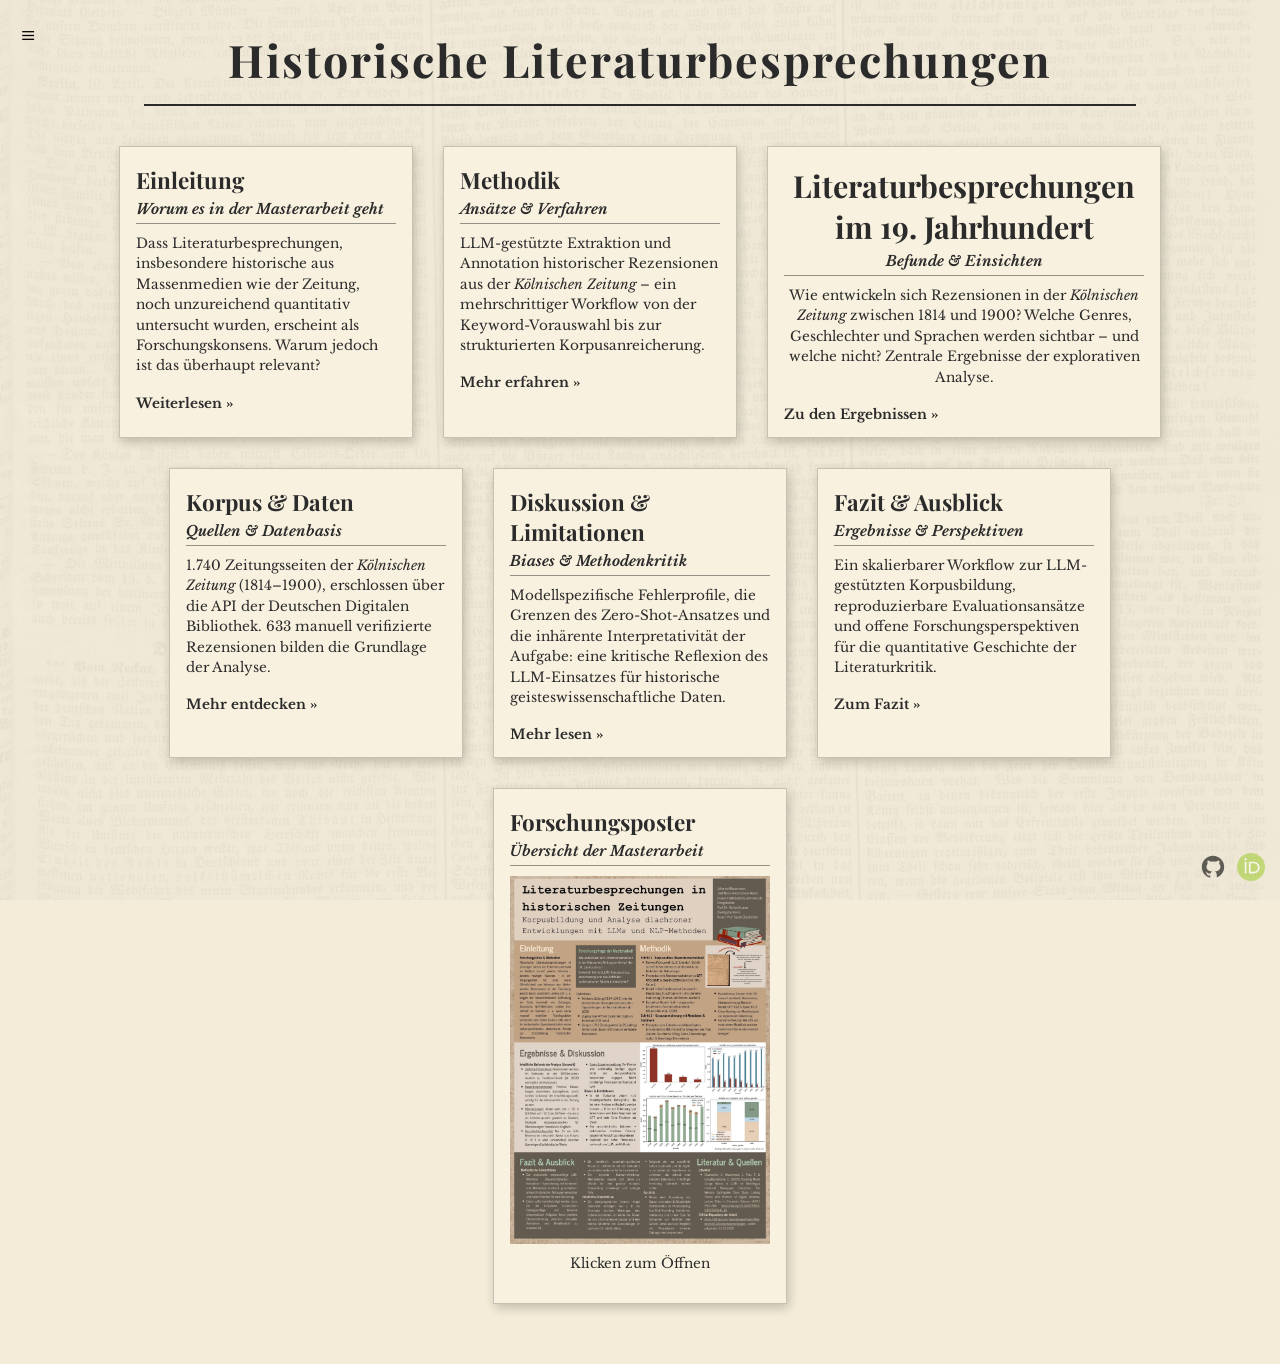
==== index.html @ 440bf4bf "Website 1. Version" ====
<!DOCTYPE html>
<html lang="de">
<head>
  <meta charset="UTF-8">
  <title>Literaturbesprechungen in historischen Zeitungen</title>

  <!-- newspaper-like fonts -->
  <link href="https://fonts.googleapis.com/css2?family=Playfair+Display:wght@400;700;900&family=Libre+Baskerville:wght@400;700&display=swap" rel="stylesheet">

  <link rel="stylesheet" href="style.css">
</head>
<body>
<button class="menu-toggle" onclick="toggleMenu()">≡</button>

<nav class="menu-text" id="sideMenu">
    <a href="index.html">Startseite</a>
    <a href="methodology.html">Methodik</a>
    <a href="corpus.html">Korpus</a>
    <a href="results.html">Ergebnisse</a>
    <a href="discussion.html">Diskussion</a>
</nav>
<div class="page-content">
  <header class="masthead">
    <h1>Historische Literaturbesprechungen</h1>
    <div class="rule"></div>
  </header>

  <main class="paper">

    <a href="introduction.html" class="article">
      <h2>Einleitung</h2>
      <h3>Worum es in der Masterarbeit geht</h3>
      <p>Dass Literaturbesprechungen, insbesondere historische aus Massenmedien wie der Zeitung, noch unzureichend quantitativ untersucht wurden, erscheint als Forschungskonsens. Warum jedoch ist das überhaupt relevant?</p>
      <span class="cta">Weiterlesen »</span>
    </a>

    <a href="methodology.html" class="article">
      <h2>Methodik</h2>
      <h3>Ansätze &amp; Verfahren</h3>
      <p>LLM-gestützte Extraktion und Annotation historischer Rezensionen aus der <em>Kölnischen Zeitung</em> – ein mehrschrittiger Workflow von der Keyword-Vorauswahl bis zur strukturierten Korpusanreicherung.</p>
      <span class="cta">Mehr erfahren »</span>
    </a>

    <a href="results.html" class="article large">
      <h2>Literaturbesprechungen im 19. Jahrhundert</h2>
      <h3>Befunde &amp; Einsichten</h3>
      <p>Wie entwickeln sich Rezensionen in der <em>Kölnischen Zeitung</em> zwischen 1814 und 1900? Welche Genres, Geschlechter und Sprachen werden sichtbar – und welche nicht? Zentrale Ergebnisse der explorativen Analyse.</p>
      <span class="cta">Zu den Ergebnissen »</span>
    </a>

    <a href="corpus.html" class="article">
      <h2>Korpus &amp; Daten</h2>
      <h3>Quellen &amp; Datenbasis</h3>
      <p>1.740 Zeitungsseiten der <em>Kölnischen Zeitung</em> (1814–1900), erschlossen über die API der Deutschen Digitalen Bibliothek. 633 manuell verifizierte Rezensionen bilden die Grundlage der Analyse.</p>
      <span class="cta">Mehr entdecken »</span>
    </a>

    <a href="discussion.html" class="article">
      <h2>Diskussion &amp; Limitationen</h2>
      <h3>Biases &amp; Methodenkritik</h3>
      <p>Modellspezifische Fehlerprofile, die Grenzen des Zero-Shot-Ansatzes und die inhärente Interpretativität der Aufgabe: eine kritische Reflexion des LLM-Einsatzes für historische geisteswissenschaftliche Daten.</p>
      <span class="cta">Mehr lesen »</span>
    </a>

    <a href="conclusion.html" class="article">
      <h2>Fazit &amp; Ausblick</h2>
      <h3>Ergebnisse &amp; Perspektiven</h3>
      <p>Ein skalierbarer Workflow zur LLM-gestützten Korpusbildung, reproduzierbare Evaluationsansätze und offene Forschungsperspektiven für die quantitative Geschichte der Literaturkritik.</p>
      <span class="cta">Zum Fazit »</span>
    </a>

    <div class="article">
    <h2>Forschungsposter</h2>
    <h3>Übersicht der Masterarbeit</h3>

    <a href="img/poster_ma_mauermann.pdf" target="_blank">
      <img src="img/poster_preview.jpg" alt="Vorschau des Forschungsposters" style="width:100%; max-width:300px; display:block; margin:10px auto; cursor:pointer;">
    </a>

    <p style="text-align:center;">Klicken zum Öffnen</p>
  </div>

  </main>
  <div class="corner-links">
  <a href="https://github.com/johannamauermann" target="_blank" aria-label="GitHub">
    <img src="img/github.svg" alt="">
  </a>
  <a href="https://orcid.org/0009-0000-4790-8196" target="_blank" aria-label="ORCID">
    <img src="img/orcid.svg" alt="">
  </a>
</div>



<script>
function toggleMenu() {
  document.getElementById("sideMenu").classList.toggle("open");
  document.querySelector(".page-content").classList.toggle("shift");
}
</script>

</body>
</html>
---- style.css ----
/* base */
body {
  margin: 0;
  background: #f4ecd8;
  font-family: "Libre Baskerville", serif;
  color: #2b2b2b;
  position: relative;
  min-height: 100vh; /* neu */
}

body::before {
  content: "";
  position: fixed;
  inset: 0;
  width: 100%;      /* neu */
  height: 100%;     /* neu */
  background: url("img/newspaper_bg.jpg") center/cover no-repeat;
  opacity: 0.08;
  pointer-events: none;
  z-index: 0;
}

/* sicherstellen, dass dein Inhalt darüber liegt */
.masthead,
.paper,
.corner-links {
  position: relative;
  z-index: 1;
}

/* masthead */
.masthead {
  text-align: center;
  padding: 30px 20px 10px;
}

.masthead h1 {
  font-family: "Playfair Display", serif;
  font-size: 2.8rem;
  letter-spacing: 2px;
  margin: 0;
}

.rule {
  width: 80%;
  height: 2px;
  background: #2b2b2b;
  margin: 15px auto 0;
}

/* layout */
.paper {
  display: flex;
  flex-wrap: wrap;
  justify-content: center;
  gap: 30px;
  padding: 30px 20px 60px;
}

/* article cards */
.article {
  display: block;
  width: 260px;
  background: #f8f1df;
  padding: 18px 16px 14px;
  text-decoration: none;
  color: inherit;

  border: 1px solid rgba(0,0,0,0.2);
  box-shadow: 2px 4px 10px rgba(0,0,0,0.2);

  transition: transform 0.2s ease;
}

.article.large {
  width: 360px;
  transform: rotate(0deg);
}

/* typography */
.article h2 {
  font-family: "Playfair Display", serif;
  font-size: 1.4rem;
  margin: 0 0 5px;
}

.article.large h2 {
  font-size: 1.9rem;
  text-align: center;
}

.article h3 {
  font-size: 0.9rem;
  font-style: italic;
  margin: 0 0 10px;
  border-bottom: 1px solid rgba(0,0,0,0.4);
  padding-bottom: 5px;
}

.article.large h3 {
  text-align: center;
}

.article p {
  font-size: 0.85rem;
  line-height: 1.5;
  margin: 10px 0 15px;
}

.article.large p {
  text-align: center;
}

/* call-to-action */
.cta {
  font-size: 0.85rem;
  font-weight: bold;
}

/* interaction */
.article:hover {
  transform: scale(1.03) rotate(0deg);
  z-index: 2;
}

/* mobile */
@media (max-width: 600px) {
  .paper {
    flex-direction: column;
    align-items: center;
  }

  .article,
  .article.large {
    width: 90%;
    transform: none;
  }

  .article:hover {
    transform: none;
  }
}

.corner-links {
  position: fixed;
  bottom: 15px;
  right: 15px;
  display: flex;
  gap: 10px;
  z-index: 10;
}

.corner-links img {
  width: 28px;
  height: 28px;
  opacity: 0.6;
  transition: opacity 0.2s ease, transform 0.2s ease;
}

.corner-links img:hover {
  opacity: 1;
  transform: scale(1.1);
}

/* hamburger button */
/* hamburger button */
.menu-toggle {
  position: fixed;
  top: 15px;
  left: 15px;
  font-size: 1.6rem;
  background: none;
  border: none;
  cursor: pointer;
  z-index: 20;
  font-family: "Playfair Display", serif;
}

/* text-only menu */
.menu-text {
  position: fixed;
  top: 60px;
  left: 20px;

  display: flex;
  flex-direction: column;
  gap: 10px;

  opacity: 0;
  pointer-events: none;
  transition: opacity 0.2s ease;

  z-index: 15;
}
.page-content {
  transition: transform 0.3s ease;
}

.page-content.shift {
  transform: translateX(120px);
}

/* visible state */
.menu-text.open {
  opacity: 1;
  pointer-events: auto;
}

/* links */
.menu-text a {
  text-decoration: none;
  color: #2b2b2b;
  font-family: "Playfair Display", serif;
  font-size: 1.1rem;
}

/* subtle hover */
.menu-text a:hover {
  text-decoration: underline;
}
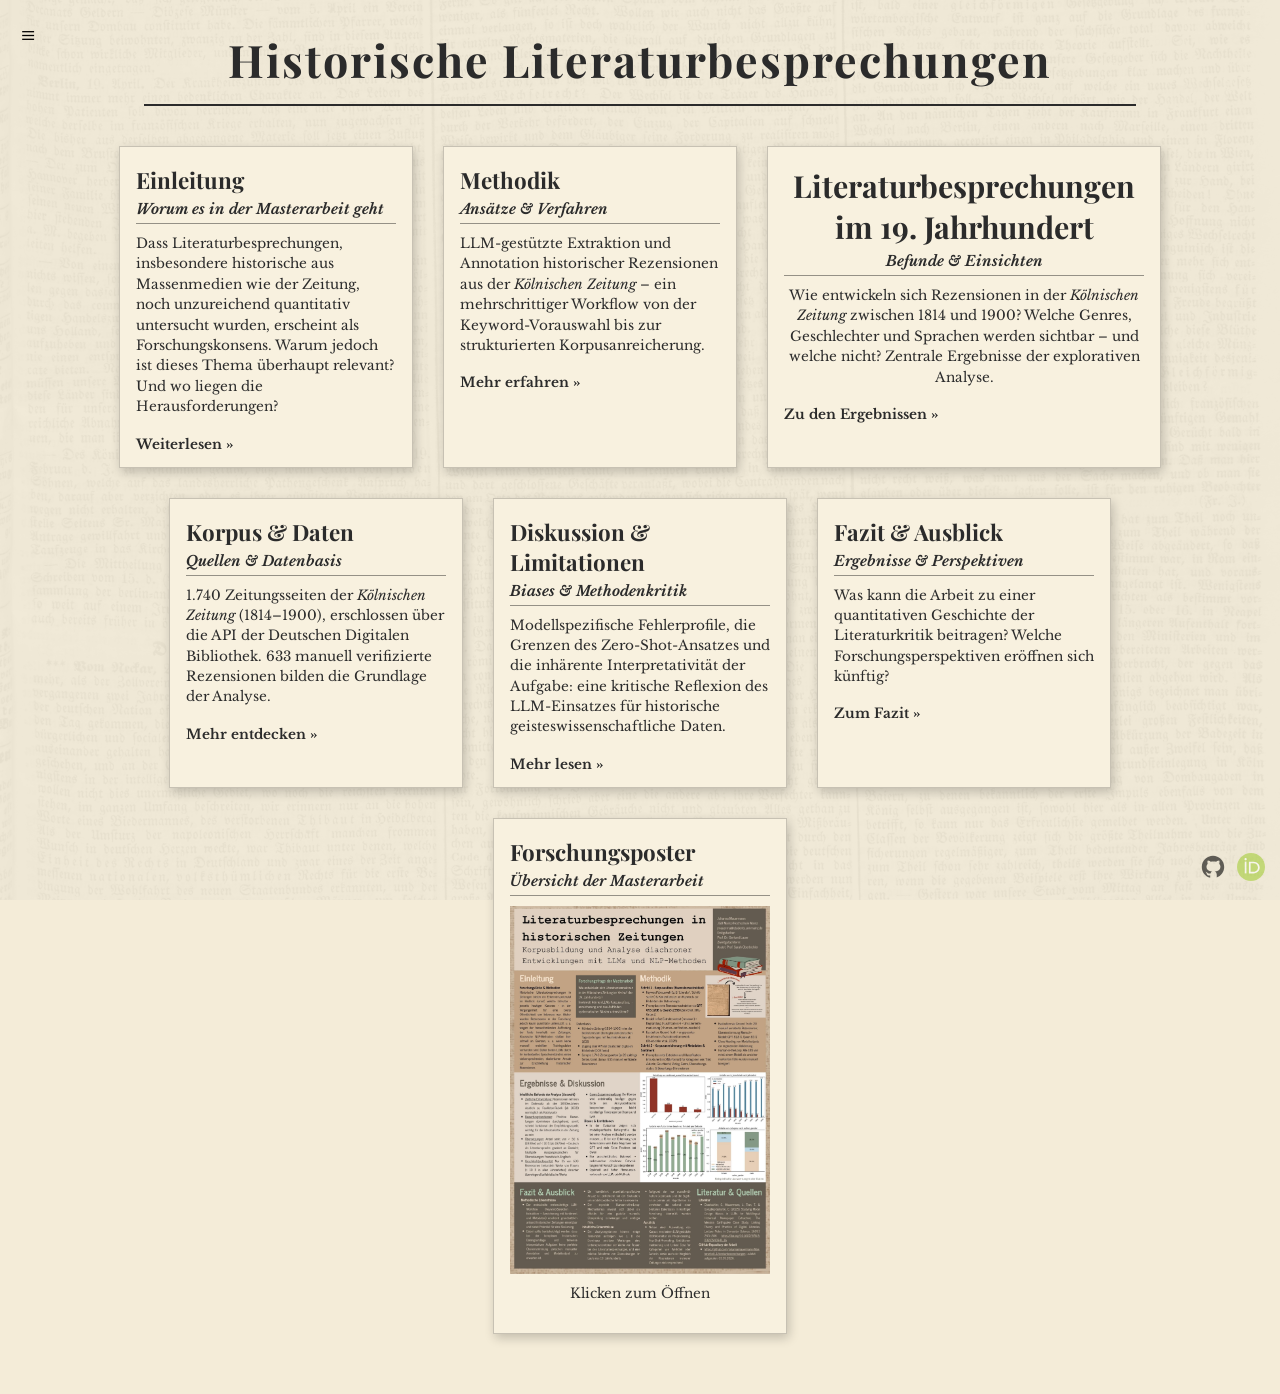
==== commit 1cb91e4c: "updated conclusion and methodology section" ====
--- a/index.html
+++ b/index.html
@@ -13,11 +13,14 @@
 <button class="menu-toggle" onclick="toggleMenu()">≡</button>
 
 <nav class="menu-text" id="sideMenu">
-    <a href="index.html">Startseite</a>
-    <a href="methodology.html">Methodik</a>
-    <a href="corpus.html">Korpus</a>
-    <a href="results.html">Ergebnisse</a>
-    <a href="discussion.html">Diskussion</a>
+  <a href="index.html">Startseite</a>
+  <a href="introduction.html">Einleitung</a>
+  <a href="corpus.html">Korpus</a>
+  <a href="methodology.html">Methodik</a>
+  <a href="results.html">Ergebnisse</a>
+  <a href="discussion.html">Diskussion</a>
+  <a href="conclusion.html">Fazit &amp; Ausblick</a>
+  <a href="impressum.html">Impressum</a>
 </nav>
 <div class="page-content">
   <header class="masthead">
@@ -30,7 +33,7 @@
     <a href="introduction.html" class="article">
       <h2>Einleitung</h2>
       <h3>Worum es in der Masterarbeit geht</h3>
-      <p>Dass Literaturbesprechungen, insbesondere historische aus Massenmedien wie der Zeitung, noch unzureichend quantitativ untersucht wurden, erscheint als Forschungskonsens. Warum jedoch ist das überhaupt relevant?</p>
+      <p>Dass Literaturbesprechungen, insbesondere historische aus Massenmedien wie der Zeitung, noch unzureichend quantitativ untersucht wurden, erscheint als Forschungskonsens. Warum jedoch ist dieses Thema überhaupt relevant? Und wo liegen die Herausforderungen?</p>
       <span class="cta">Weiterlesen »</span>
     </a>
 
@@ -65,7 +68,7 @@
     <a href="conclusion.html" class="article">
       <h2>Fazit &amp; Ausblick</h2>
       <h3>Ergebnisse &amp; Perspektiven</h3>
-      <p>Ein skalierbarer Workflow zur LLM-gestützten Korpusbildung, reproduzierbare Evaluationsansätze und offene Forschungsperspektiven für die quantitative Geschichte der Literaturkritik.</p>
+      <p>Was kann die Arbeit zu einer quantitativen Geschichte der Literaturkritik beitragen? Welche Forschungsperspektiven eröffnen sich künftig? </p>
       <span class="cta">Zum Fazit »</span>
     </a>
 
--- a/style.css
+++ b/style.css
@@ -191,13 +191,15 @@
   transition: opacity 0.2s ease;
 
   z-index: 15;
+
+  /* neu: Hintergrund damit kein Durchscheinen */
+  background: #f4ecd8;
+  padding: 14px 20px 16px;
+  border: 1px solid rgba(0,0,0,0.12);
+  box-shadow: 2px 4px 12px rgba(0,0,0,0.12);
 }
 .page-content {
-  transition: transform 0.3s ease;
-}
-
-.page-content.shift {
-  transform: translateX(120px);
+  transition: none;
 }
 
 /* visible state */
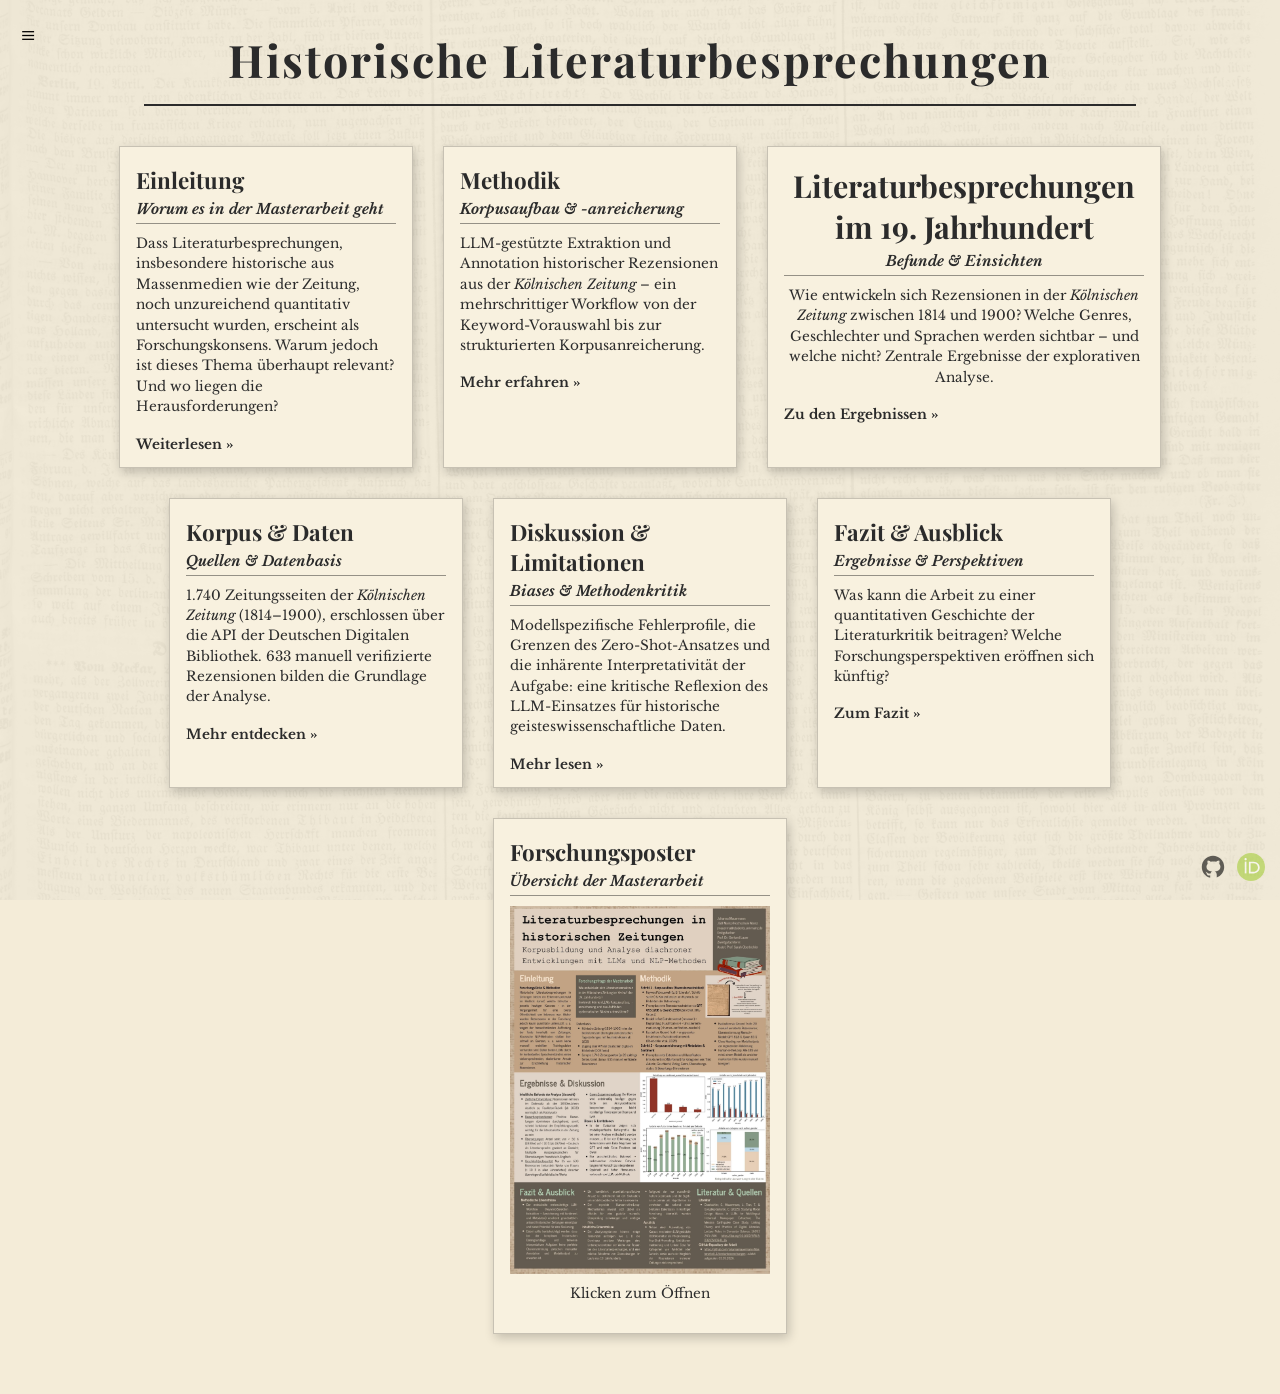
==== commit 0881f426: "updated results section" ====
--- a/index.html
+++ b/index.html
@@ -39,7 +39,7 @@
 
     <a href="methodology.html" class="article">
       <h2>Methodik</h2>
-      <h3>Ansätze &amp; Verfahren</h3>
+      <h3>Korpusaufbau &amp; -anreicherung</h3>
       <p>LLM-gestützte Extraktion und Annotation historischer Rezensionen aus der <em>Kölnischen Zeitung</em> – ein mehrschrittiger Workflow von der Keyword-Vorauswahl bis zur strukturierten Korpusanreicherung.</p>
       <span class="cta">Mehr erfahren »</span>
     </a>
